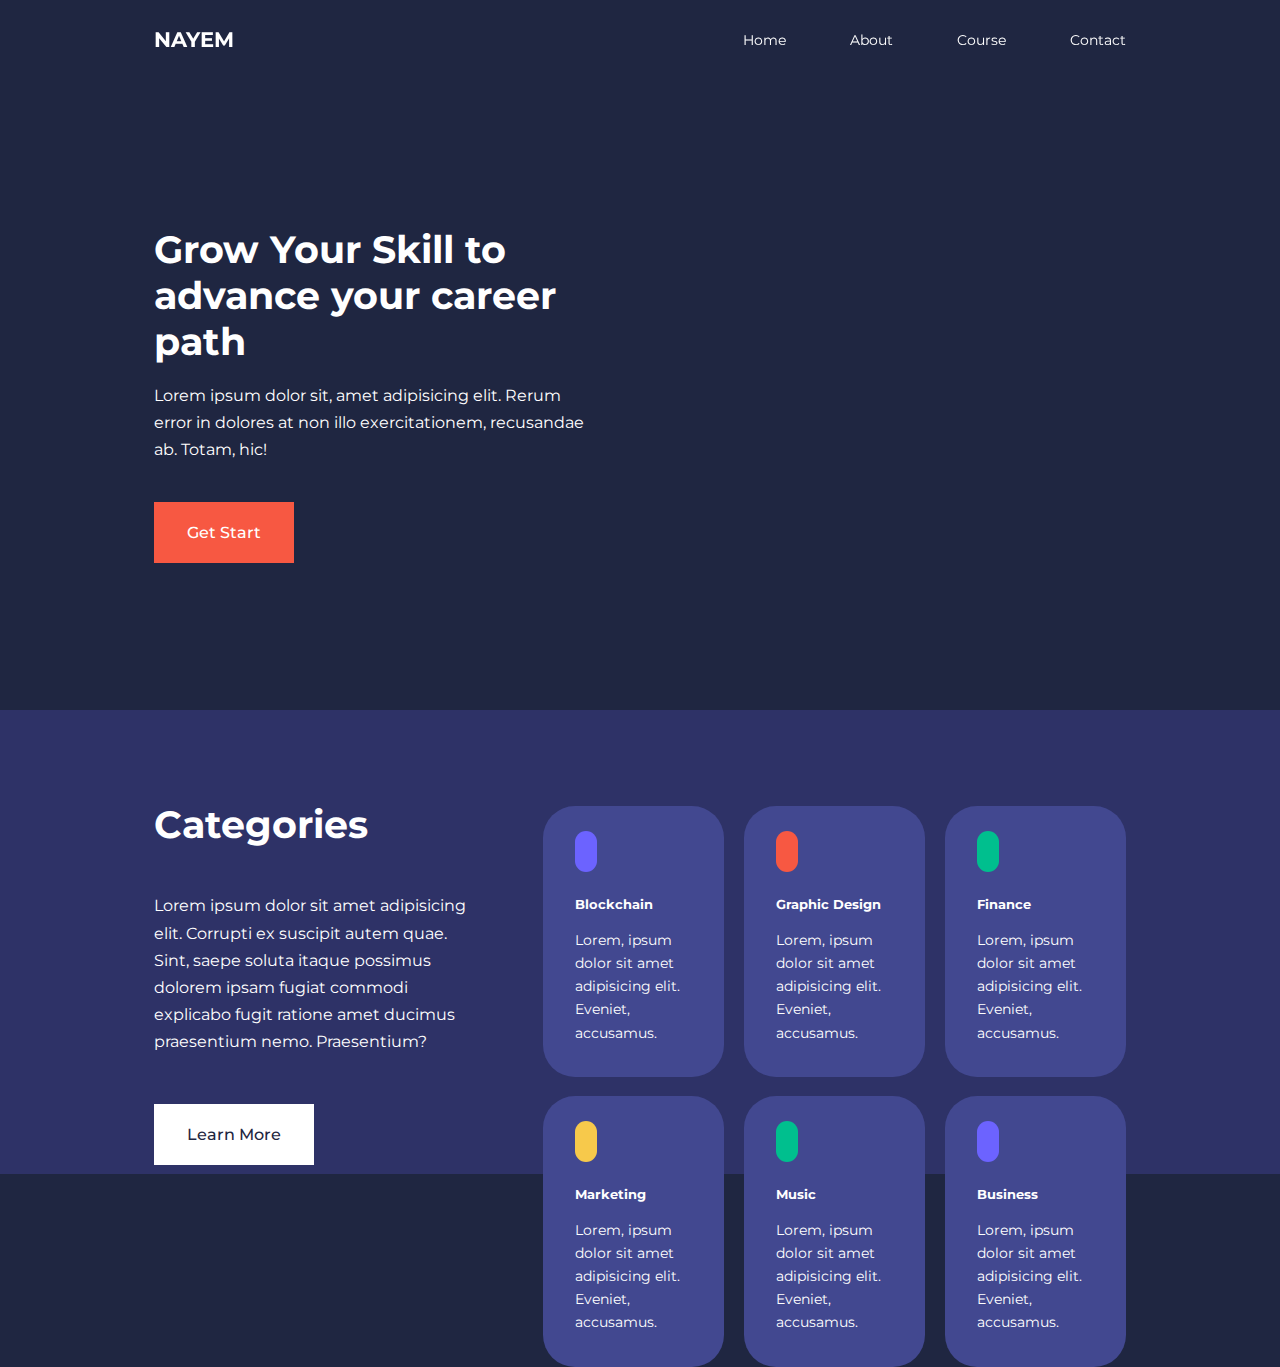
==== index.html @ 764d3aac "category and scroll effect added" ====
<!DOCTYPE html>
<html lang="en">
<head>
    <meta charset="UTF-8">
    <meta http-equiv="X-UA-Compatible" content="IE=edge">
    <meta name="viewport" content="width=device-width, initial-scale=1.0">
    <title>Education Website</title>
    <link rel="stylesheet" href="style.css">
    <!-- icon scout -->
    <link rel="stylesheet" href="https://unicons.iconscout.com/release/v4.0.0/css/line.css">

    <!-- Font -->

    <link rel="preconnect" href="https://fonts.googleapis.com">
<link rel="preconnect" href="https://fonts.gstatic.com" crossorigin>
<link href="https://fonts.googleapis.com/css2?family=Montserrat:ital,wght@0,300;0,400;0,500;0,600;0,700;0,800;0,900;1,200;1,300;1,400;1,500;1,600;1,700;1,800;1,900&display=swap" rel="stylesheet">

<!-- Font -->
</head>
<body>
    <nav>
        <div class="container nav_container">
            <a href="./index.html"><h4>NAYEM</h4></a>
            <ul class="nav_menu">
                    <li>
                        <a href="./index.html">Home</a>
                    </li>
                    <li>
                        <a href="./about.html">About</a>
                    </li>
                    <li>
                        <a href="./course.html">Course</a>
                    </li>
                    <li>
                        <a href="./contact.html">Contact</a>
                    </li>
            </ul>
            <button id="open_menu_btn"><i class="uil uil-bars"></i></button>
            <button id="close_menu_btn"><i class="uil uil-times"></i></button>
        </div>
    </nav>



    <header>
        <div class="container header-container">
            <div class="header-left">
                <h1>Grow Your Skill to advance your career path</h1>
                <p>Lorem ipsum dolor sit, amet  adipisicing elit. Rerum error in dolores at non illo exercitationem, recusandae ab. Totam, hic!</p>
                <a href="course.html" class="btn btn-primary">Get Start</a>
            </div>
            <div class="header-right">
                <img src="./images/header.svg" alt="">
            </div>
        </div>
    </header>




    <section class="categories">
        <div class="container categories_container">
            <div class="categories_left">
                <h1>Categories</h1>
                <p>Lorem ipsum dolor sit amet  adipisicing elit. Corrupti ex suscipit autem quae. Sint, saepe soluta itaque possimus dolorem ipsam fugiat commodi explicabo fugit ratione amet ducimus praesentium nemo. Praesentium?</p>
                <a href="#" class="btn">Learn More</a>
            </div>
            <div class="categories_right" >
                <article class="category">
                    <span class="category_icon"><i class="uil uil-bitcoin-circle"></i></span>
                    <h5>Blockchain</h5>
                    <p>Lorem, ipsum dolor sit amet  adipisicing elit. Eveniet, accusamus.</p>
                </article>

                <article class="category">
                    <span class="category_icon"><i class="uil uil-palette"></i></span>
                    <h5>Graphic Design</h5>
                    <p>Lorem, ipsum dolor sit amet  adipisicing elit. Eveniet, accusamus.</p>
                </article>

                <article class="category">
                    <span class="category_icon"><i class="uil uil-usd-circle"></i></span>
                    <h5>Finance</h5>
                    <p>Lorem, ipsum dolor sit amet  adipisicing elit. Eveniet, accusamus.</p>
                </article>


                <article class="category">
                    <span class="category_icon"><i class="uil uil-megaphone"></i></span>
                    <h5>Marketing</h5>
                    <p>Lorem, ipsum dolor sit amet  adipisicing elit. Eveniet, accusamus.</p>
                </article>

                <article class="category">
                    <span class="category_icon"><i class="uil uil-music"></i></span>
                    <h5>Music</h5>
                    <p>Lorem, ipsum dolor sit amet  adipisicing elit. Eveniet, accusamus.</p>
                </article>


                <article class="category">
                    <span class="category_icon"><i class="uil uil-puzzle-piece"></i></span>
                    <h5>Business</h5>
                    <p>Lorem, ipsum dolor sit amet  adipisicing elit. Eveniet, accusamus.</p>
                </article>
            </div>

        </div>
    </section>




    <script src="./main.js"></script>
</body>
</html>
---- style.css ----
*{
    margin: 0;
    padding: 0;
    border: 0;
    outline: 0;
    text-decoration: none;
    list-style: none;
    box-sizing: border-box;
}
:root{
    --color-primary:#6c63ff;
    --color-success:#00bf8e;
    --color-warning:#f7c94b;
    --color-danger:#f75842;
    --color-danger-varient:rgba(247,88,66,0.4);
    --color-light:rgba(255,255,255,0.7);
    --color-bg:#1f2641;
    --color-bg1:#2e3267;
    --color-bg2:#424890;

    --container-width-lg:76%;
    --container-width-md:90%;
    --container-width-sm:94%;

    --transition:all 400ms ease;
}

body{
    font-family: 'Montserrat', sans-serif;
    line-height: 1.7;
    color: white;
    background: var(--color-bg);
}
.container{
    width: var(--container-width-lg);
    margin: 0 auto;
}

section{
    padding: 6rem 0;
}
section h2{
    text-align: center;
    margin-bottom: 4rem;
}

h1,h2,h3,h4,h5{
    line-height:1.2 ;
}

h1{
    font-size: 2.4rem;
}
h2{
    font-size: 2rem;
}
h3{
    font-size: 1.6rem;
}
h4{
    font-size: 1.3rem;
}
a{
    color: #fff;
}

img{
    width: 100%;
    display: block;
    object-fit: cover;
}
.btn{
    display: inline-block;
    background: #fff;
    padding: 1rem 2rem;
    border: 1px solid transparent;
    font-weight: 500;
    color: #1f2641;
}
.btn:hover{
    background: transparent;
    color: #fff;
    border-color: #fff; 
}
.btn-primary{
    background: var(--color-danger) ;
    color: white;
}
/* =====================NAV BAR======================== */
nav{
    background: transparent;
    height: 5rem;
    width: 100vw;
    position: fixed;
    top: 0;
    z-index: 11;
}
.nav_container{
    height: 100%;
    display: flex;
    justify-content: space-between;
    align-items: center;
}
nav button{
    display: none;
}
.nav_menu{
    display: flex;
    gap: 4rem;
    align-items: center;
}
.nav_menu a{
    font-size: .9rem;
    transition: var(--transition);
}
.nav_menu a:hover{
    color: var(--color-bg2);
}
/* =====================Header======================== */
header{
    position: relative;
    top: 5rem;
    overflow: hidden;
    height: 70vh;
    margin-bottom: 5rem;
}
.header-container{
    display: grid;
    grid-template-columns: 1fr 1fr;
    align-items: center;
    gap: 5rem;
    height: 100%;
}
.header-left p{
    margin: 1rem 0 2.4rem;
}

.window-scroll{
    background: var(--color-primary);
    box-shadow: 0 1rem 2rem rgba(0, 0, 0, 0.2);
}
.categories
{
    background: var(--color-bg1);
    height: 29rem;
}
.categories h1{
    line-height: 1;
    margin-bottom: 3rem;
}
.categories_container
{
    display: grid;
    grid-template-columns: 40% 60%;
    /* gap: 4rem; */
}
.categories_left{
     margin-right: 4rem;
}
.categories_left p{
    margin: 1rem 0 3rem;
}
.categories_right{
    display: grid;
    grid-template-columns: repeat(3,1fr);
    gap: 1.2rem;
}
.category{
    background: var(--color-bg2);
    padding: 2rem;
    border-radius: 2rem;
    transition: var(--transition);
}

.category:hover{
 box-shadow: 0 3rem 3rem rgba(0, 0, 0, 0.3);
 z-index: 1;
}
.category:nth-child(2) .category_icon{
    background: var(--color-danger);
}
.category:nth-child(3) .category_icon{
    background: var(--color-success);
}
.category:nth-child(4) .category_icon{
    background: var(--color-warning);
}
.category:nth-child(5) .category_icon{
    background: var(--color-success);
}


.category_icon
{
    background: var(--color-primary);
    padding: 0.7rem;
    border-radius: .9rem;
}

.category h5{
    margin: 2rem 0 1rem;
}

.category p{
    font-size: .85rem;
}
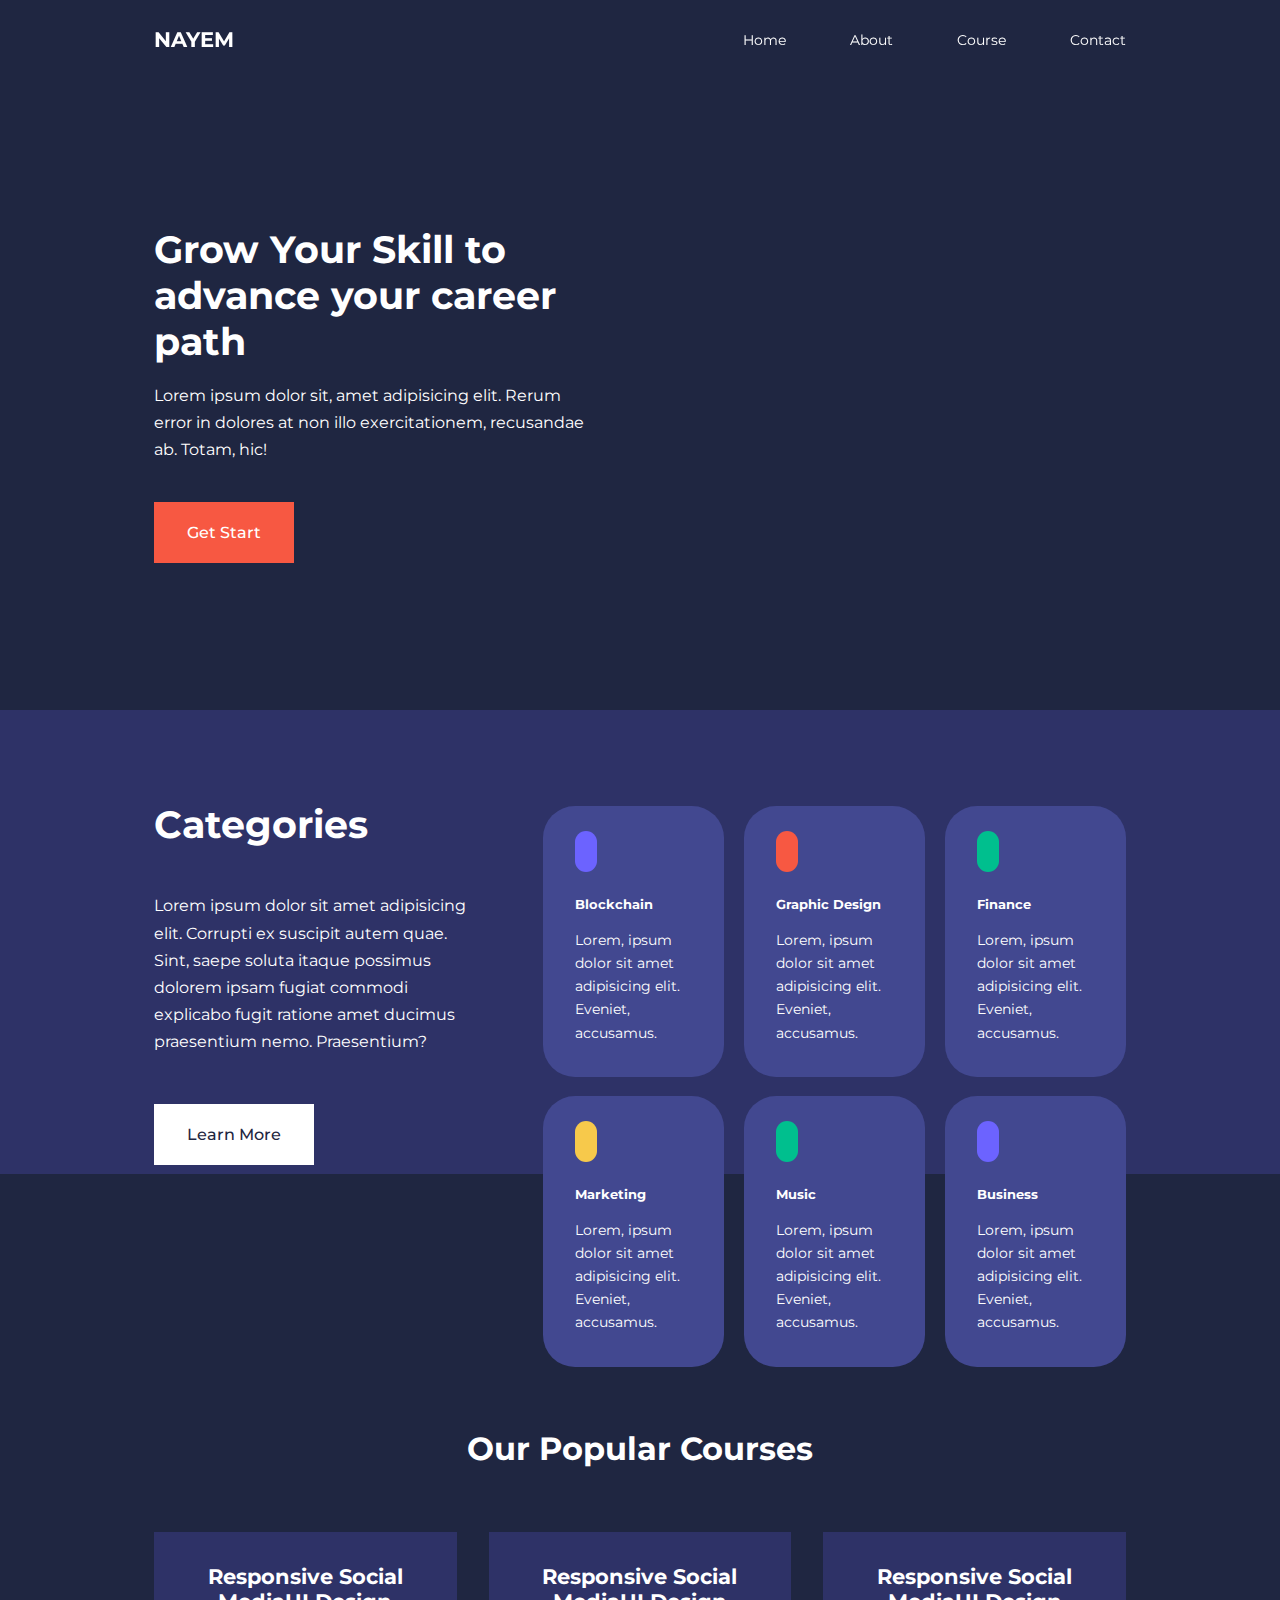
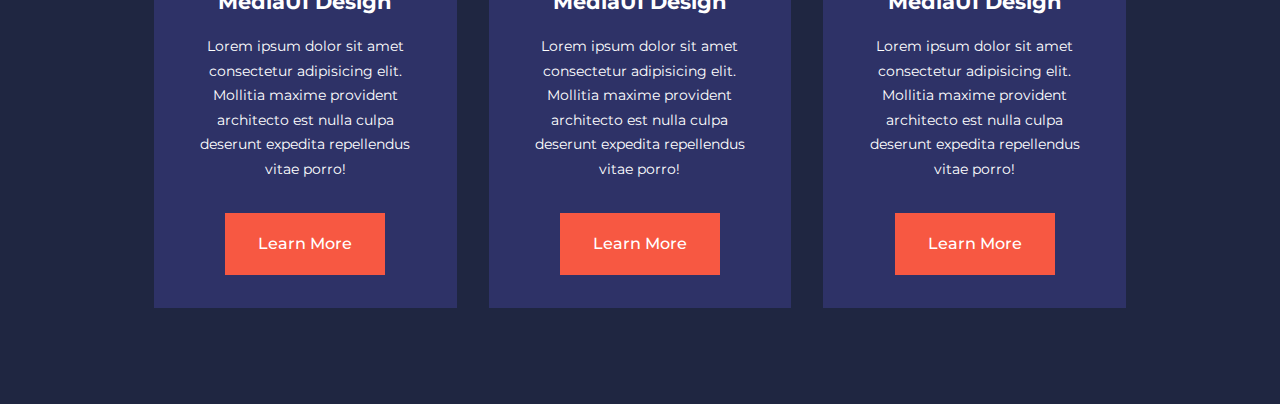
==== commit 9b8caa55: "courses section added" ====
--- a/index.html
+++ b/index.html
@@ -54,7 +54,7 @@
             </div>
         </div>
     </header>
-
+<!--End of Headers-->
 
 
 
@@ -107,10 +107,60 @@
 
         </div>
     </section>
+<!--End of Headers-->
+
+<section class="courses">
+    <h2>Our Popular Courses</h2>
+    <div class="container courses-container">
+        <article class="course">
+                        <div class="course-image">
+                            <img src="./images/course1.jpg" alt="">
+                        </div>
+
+                        <div class="course-info">
+                            <h4>Responsive Social MediaUI Design</h4>
+                            <p>Lorem ipsum dolor sit amet consectetur adipisicing elit. Mollitia maxime provident architecto est nulla culpa deserunt expedita repellendus vitae porro!
+                
+                            </p>
+                            <a href="course.html" class="btn btn-primary">Learn More</a>
+                        </div>
+            
+        </article>
+
+
+
+        <article class="course">
+                <div class="course-image">
+                    <img src="./images/course2.jpg" alt="">
+                </div>
+                <div class="course-info">
+                    <h4>Responsive Social MediaUI Design</h4>
+                    <p>Lorem ipsum dolor sit amet consectetur adipisicing elit. Mollitia maxime provident architecto est nulla culpa deserunt expedita repellendus vitae porro!
+        
+                    </p>
+                    <a href="course.html" class="btn btn-primary">Learn More</a>
+                </div>
+        </article>
 
 
 
 
+
+        <article class="course">
+                        <div class="course-image">
+                            <img src="./images/course3.jpg" alt="">
+                        </div>
+                        <div class="course-info">
+                            <h4>Responsive Social MediaUI Design</h4>
+                            <p>Lorem ipsum dolor sit amet consectetur adipisicing elit. Mollitia maxime provident architecto est nulla culpa deserunt expedita repellendus vitae porro!
+                
+                            </p>
+                            <a href="course.html" class="btn btn-primary">Learn More</a>
+                        </div>
+        </article>
+    </div>
+</section>
+
     <script src="./main.js"></script>
 </body>
 </html>--- a/style.css
+++ b/style.css
@@ -134,7 +134,7 @@
 .header-left p{
     margin: 1rem 0 2.4rem;
 }
-
+/* =====================categories======================== */
 .window-scroll{
     background: var(--color-primary);
     box-shadow: 0 1rem 2rem rgba(0, 0, 0, 0.2);
@@ -203,4 +203,32 @@
 
 .category p{
     font-size: .85rem;
+}
+
+/* =====================courses======================== */
+
+.courses{
+    margin-top: 10rem;
+}
+.courses-container{
+    display: grid;
+    grid-template-columns: repeat(3,1fr);
+    gap: 2rem;
+}
+.course{
+    background: var(--color-bg1);
+    text-align: center;
+    border: 1px solid transparent;
+    transition: var(--transition);
+}
+.course:hover{
+    background: transparent;
+    border-color: var(--color-primary);}
+.course-info{
+    padding: 2rem;
+}
+
+.course-info p{
+    margin: 1.2rem 0 2rem;
+    font-size: 0.9rem;
 }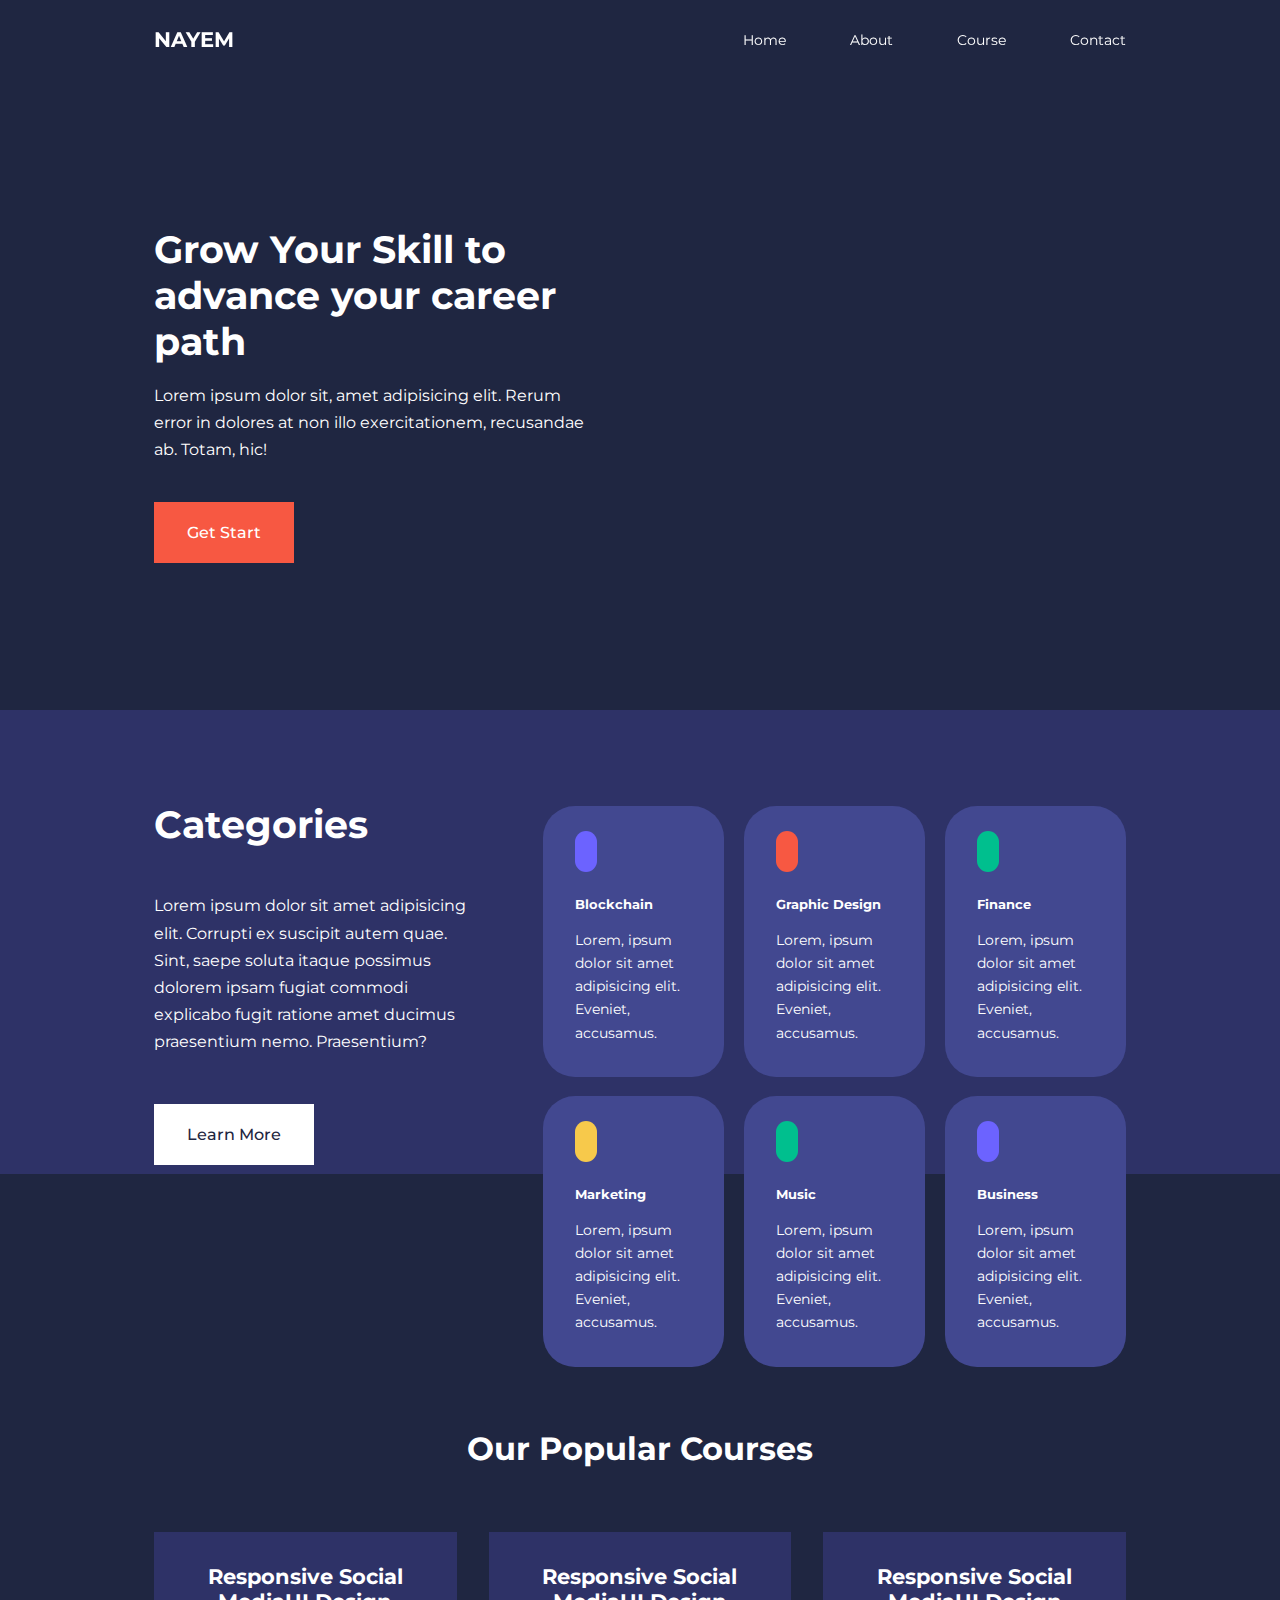
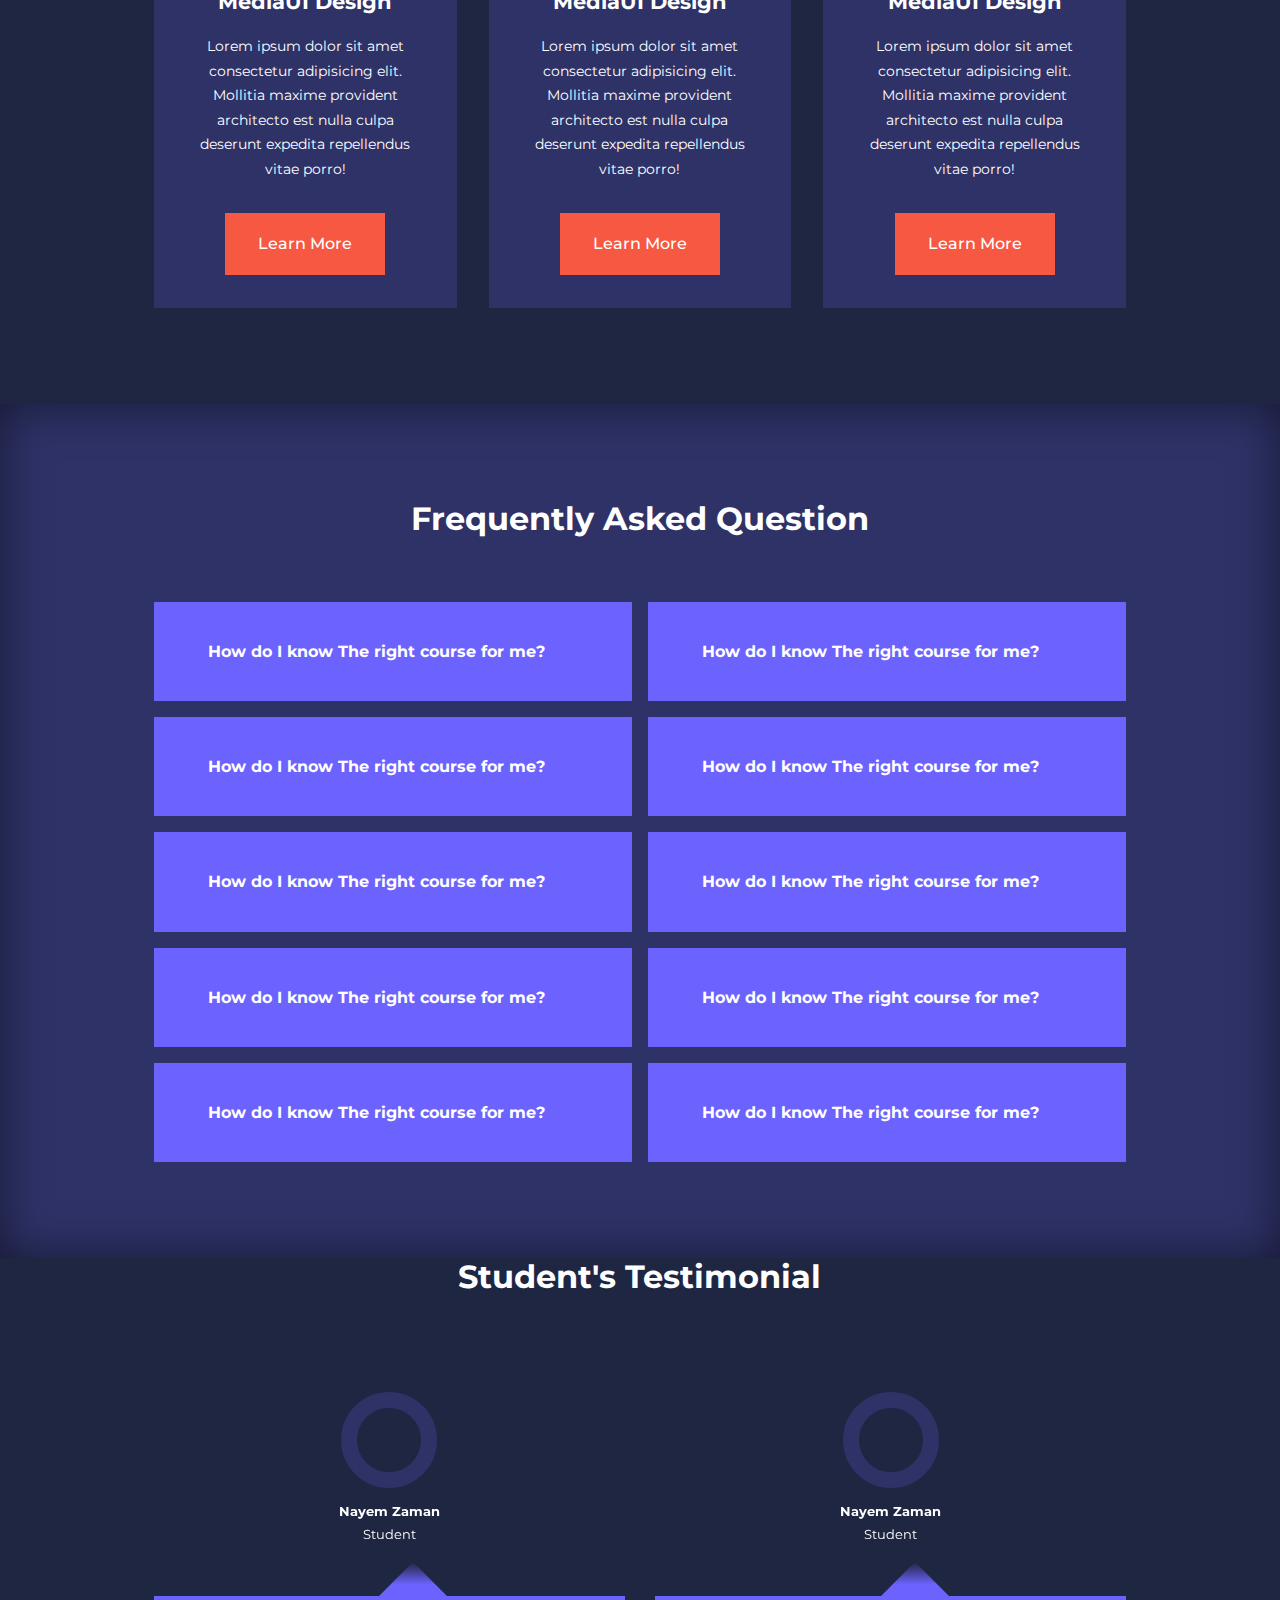
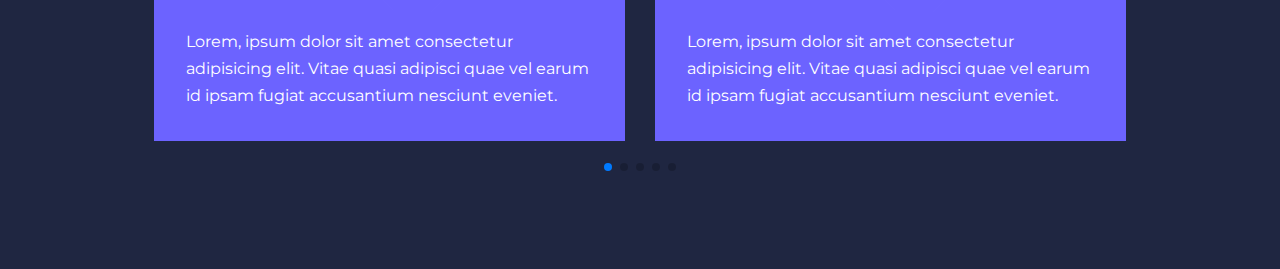
==== commit a7b4a757: "testimonial added" ====
--- a/index.html
+++ b/index.html
@@ -16,6 +16,8 @@
 <link href="https://fonts.googleapis.com/css2?family=Montserrat:ital,wght@0,300;0,400;0,500;0,600;0,700;0,800;0,900;1,200;1,300;1,400;1,500;1,600;1,700;1,800;1,900&display=swap" rel="stylesheet">
 
 <!-- Font -->
+
+<link rel="stylesheet" href="https://unpkg.com/swiper@8/swiper-bundle.min.css"/>
 </head>
 <body>
     <nav>
@@ -160,7 +162,281 @@
         </article>
     </div>
 </section>
+<!--End of Courses-->
+
+
+<section class="faqs">
+    <h2>Frequently Asked Question</h2>
+<div class="container faq-container">
+    <article class="faq">
+        <div class="faq-icon"><i class="uil uil-plus"></i></div>
+        <div class="question_answer">
+           <h4>How do I know The right course for me?</h4>
+           <p>Lorem ipsum dolor sit amet consectetur adipisicing elit. Minima cumque eligendi, maxime dignissimos assumenda totam. Debitis quo ab maxime neque non? Quisquam in tempore reiciendis perferendis pariatur dicta delectus obcaecati.</p>
+       </div>
+    </article>
+
+
+
+
+    <article class="faq">
+        <div class="faq-icon"><i class="uil uil-plus"></i></div>
+        <div class="question_answer">
+           <h4>How do I know The right course for me?</h4>
+           <p>Lorem ipsum dolor sit amet consectetur adipisicing elit. Minima cumque eligendi, maxime dignissimos assumenda totam. Debitis quo ab maxime neque non? Quisquam in tempore reiciendis perferendis pariatur dicta delectus obcaecati.</p>
+       </div>
+    </article>
+
+
+    <article class="faq">
+        <div class="faq-icon"><i class="uil uil-plus"></i></div>
+        <div class="question_answer">
+           <h4>How do I know The right course for me?</h4>
+           <p>Lorem ipsum dolor sit amet consectetur adipisicing elit. Minima cumque eligendi, maxime dignissimos assumenda totam. Debitis quo ab maxime neque non? Quisquam in tempore reiciendis perferendis pariatur dicta delectus obcaecati.</p>
+       </div>
+    </article>
+
+
+
+    <article class="faq">
+        <div class="faq-icon"><i class="uil uil-plus"></i></div>
+        <div class="question_answer">
+           <h4>How do I know The right course for me?</h4>
+           <p>Lorem ipsum dolor sit amet consectetur adipisicing elit. Minima cumque eligendi, maxime dignissimos assumenda totam. Debitis quo ab maxime neque non? Quisquam in tempore reiciendis perferendis pariatur dicta delectus obcaecati.</p>
+       </div>
+    </article>
+
+
+    <article class="faq">
+        <div class="faq-icon"><i class="uil uil-plus"></i></div>
+        <div class="question_answer">
+           <h4>How do I know The right course for me?</h4>
+           <p>Lorem ipsum dolor sit amet consectetur adipisicing elit. Minima cumque eligendi, maxime dignissimos assumenda totam. Debitis quo ab maxime neque non? Quisquam in tempore reiciendis perferendis pariatur dicta delectus obcaecati.</p>
+       </div>
+    </article>
+
+
+
+    <article class="faq">
+        <div class="faq-icon"><i class="uil uil-plus"></i></div>
+        <div class="question_answer">
+           <h4>How do I know The right course for me?</h4>
+           <p>Lorem ipsum dolor sit amet consectetur adipisicing elit. Minima cumque eligendi, maxime dignissimos assumenda totam. Debitis quo ab maxime neque non? Quisquam in tempore reiciendis perferendis pariatur dicta delectus obcaecati.</p>
+       </div>
+    </article>
+
+
+    <article class="faq">
+        <div class="faq-icon"><i class="uil uil-plus"></i></div>
+        <div class="question_answer">
+           <h4>How do I know The right course for me?</h4>
+           <p>Lorem ipsum dolor sit amet consectetur adipisicing elit. Minima cumque eligendi, maxime dignissimos assumenda totam. Debitis quo ab maxime neque non? Quisquam in tempore reiciendis perferendis pariatur dicta delectus obcaecati.</p>
+       </div>
+    </article>
+
+
+
+    <article class="faq">
+        <div class="faq-icon"><i class="uil uil-plus"></i></div>
+        <div class="question_answer">
+           <h4>How do I know The right course for me?</h4>
+           <p>Lorem ipsum dolor sit amet consectetur adipisicing elit. Minima cumque eligendi, maxime dignissimos assumenda totam. Debitis quo ab maxime neque non? Quisquam in tempore reiciendis perferendis pariatur dicta delectus obcaecati.</p>
+       </div>
+    </article>
+
+
+    <article class="faq">
+        <div class="faq-icon"><i class="uil uil-plus"></i></div>
+        <div class="question_answer">
+           <h4>How do I know The right course for me?</h4>
+           <p>Lorem ipsum dolor sit amet consectetur adipisicing elit. Minima cumque eligendi, maxime dignissimos assumenda totam. Debitis quo ab maxime neque non? Quisquam in tempore reiciendis perferendis pariatur dicta delectus obcaecati.</p>
+       </div>
+    </article>
+
+
+    <article class="faq">
+        <div class="faq-icon"><i class="uil uil-plus"></i></div>
+        <div class="question_answer">
+           <h4>How do I know The right course for me?</h4>
+           <p>Lorem ipsum dolor sit amet consectetur adipisicing elit. Minima cumque eligendi, maxime dignissimos assumenda totam. Debitis quo ab maxime neque non? Quisquam in tempore reiciendis perferendis pariatur dicta delectus obcaecati.</p>
+       </div>
+    </article>
+</div>
+</section>
+
+<!--End of Faqs-->
+
+
+
+
+
+
+
+<section class="container testimonial_container swiper mySwiper">
+    <h2>Student's Testimonial</h2>
+    <div class="swiper-wrapper">
+         <article class="testimonial swiper-slide">
+             <div class="avatar">
+                 <img src="./images/avatar1.jpg" alt="">
+             </div>
+             <div class="test_info">
+                 <h5>Nayem Zaman</h5>
+                 <small>Student</small>
+             </div>
+             <div class="test_body">Lorem, ipsum dolor sit amet consectetur adipisicing elit. Vitae quasi adipisci quae vel earum id ipsam fugiat accusantium nesciunt eveniet.</div>
+         </article>
+
+
+         <article class="testimonial swiper-slide">
+            <div class="avatar">
+                <img src="./images/avatar1.jpg" alt="">
+            </div>
+            <div class="test_info">
+                <h5>Nayem Zaman</h5>
+                <small>Student</small>
+            </div>
+            <div class="test_body">Lorem, ipsum dolor sit amet consectetur adipisicing elit. Vitae quasi adipisci quae vel earum id ipsam fugiat accusantium nesciunt eveniet.</div>
+        </article>
+
+
+
+        <article class="testimonial swiper-slide">
+            <div class="avatar">
+                <img src="./images/avatar1.jpg" alt="">
+            </div>
+            <div class="test_info">
+                <h5>Nayem Zaman</h5>
+                <small>Student</small>
+            </div>
+            <div class="test_body">Lorem, ipsum dolor sit amet consectetur adipisicing elit. Vitae quasi adipisci quae vel earum id ipsam fugiat accusantium nesciunt eveniet.</div>
+        </article>
+
+
+
+        <article class="testimonial swiper-slide">
+            <div class="avatar">
+                <img src="./images/avatar1.jpg" alt="">
+            </div>
+            <div class="test_info">
+                <h5>Nayem Zaman</h5>
+                <small>Student</small>
+            </div>
+            <div class="test_body">Lorem, ipsum dolor sit amet consectetur adipisicing elit. Vitae quasi adipisci quae vel earum id ipsam fugiat accusantium nesciunt eveniet.</div>
+        </article>
+
+
+        <article class="testimonial swiper-slide">
+            <div class="avatar">
+                <img src="./images/avatar1.jpg" alt="">
+            </div>
+            <div class="test_info">
+                <h5>Nayem Zaman</h5>
+                <small>Student</small>
+            </div>
+            <div class="test_body">Lorem, ipsum dolor sit amet consectetur adipisicing elit. Vitae quasi adipisci quae vel earum id ipsam fugiat accusantium nesciunt eveniet.</div>
+        </article>
+
+        <article class="testimonial swiper-slide">
+            <div class="avatar">
+                <img src="./images/avatar1.jpg" alt="">
+            </div>
+            <div class="test_info">
+                <h5>Nayem Zaman</h5>
+                <small>Student</small>
+            </div>
+            <div class="test_body">Lorem, ipsum dolor sit amet consectetur adipisicing elit. Vitae quasi adipisci quae vel earum id ipsam fugiat accusantium nesciunt eveniet.</div>
+        </article>
+        
+
+        <article class="testimonial swiper-slide">
+            <div class="avatar">
+                <img src="./images/avatar1.jpg" alt="">
+            </div>
+            <div class="test_info">
+                <h5>Nayem Zaman</h5>
+                <small>Student</small>
+            </div>
+            <div class="test_body">Lorem, ipsum dolor sit amet consectetur adipisicing elit. Vitae quasi adipisci quae vel earum id ipsam fugiat accusantium nesciunt eveniet.</div>
+        </article>
+
+
+        <article class="testimonial swiper-slide">
+            <div class="avatar">
+                <img src="./images/avatar1.jpg" alt="">
+            </div>
+            <div class="test_info">
+                <h5>Nayem Zaman</h5>
+                <small>Student</small>
+            </div>
+            <div class="test_body">Lorem, ipsum dolor sit amet consectetur adipisicing elit. Vitae quasi adipisci quae vel earum id ipsam fugiat accusantium nesciunt eveniet.</div>
+        </article>
+
+
+        <article class="testimonial swiper-slide">
+            <div class="avatar">
+                <img src="./images/avatar1.jpg" alt="">
+            </div>
+            <div class="test_info">
+                <h5>Nayem Zaman</h5>
+                <small>Student</small>
+            </div>
+            <div class="test_body">Lorem, ipsum dolor sit amet consectetur adipisicing elit. Vitae quasi adipisci quae vel earum id ipsam fugiat accusantium nesciunt eveniet.</div>
+        </article>
+
+        <article class="testimonial swiper-slide">
+            <div class="avatar">
+                <img src="./images/avatar1.jpg" alt="">
+            </div>
+            <div class="test_info">
+                <h5>Nayem Zaman</h5>
+                <small>Student</small>
+            </div>
+            <div class="test_body">Lorem, ipsum dolor sit amet consectetur adipisicing elit. Vitae quasi adipisci quae vel earum id ipsam fugiat accusantium nesciunt eveniet.</div>
+        </article>
+    </div>
+
+    <div class="swiper-pagination"></div>
+    
+</section>
+
+
+
 
     <script src="./main.js"></script>
+    <script src="https://unpkg.com/swiper@8/swiper-bundle.min.js"></script>
+
+
+
+
+
+
+
+
+
+
+
+
+    <script>
+        var swiper = new Swiper(".mySwiper", {
+          slidesPerView: 1,
+          spaceBetween: 30,
+          slidesPerGroup: 2,
+          loop: true,
+          loopFillGroupWithBlank: true,
+          pagination: {
+            el: ".swiper-pagination",
+            clickable: true,
+          },//when window is >=600
+          breakpoints:{
+              600:{
+                slidesPerView: 2,
+              }
+          },
+          navigation: {
+            nextEl: ".swiper-button-next",
+            prevEl: ".swiper-button-prev",
+          },
+        });
+      </script>
 </body>
 </html>--- a/style.css
+++ b/style.css
@@ -231,4 +231,85 @@
 .course-info p{
     margin: 1.2rem 0 2rem;
     font-size: 0.9rem;
+}
+
+/* =====================FAQ======================== */
+
+.faqs{
+    background: var(--color-bg1);
+    box-shadow: inset 0 0 3rem rgba(0,0,0,.5) ;
+}
+.faq-container{
+    display: grid;
+    grid-template-columns: 1fr 1fr;
+    gap: 1rem;
+}
+.faq{
+    padding: 2rem;
+    display: flex;
+    align-items: center;
+    gap: 1.4rem;
+    height: fit-content;
+    background: var(--color-primary);
+    cursor: pointer;
+}
+.faq h4{
+    font-size: 1rem;
+    line-height: 2.2rem;
+}
+.faq-icon{
+ align-self: flex-start;
+ font-size: 1.2rem;
+}
+.faq p{
+    margin-top: 0.8rem;
+    display: none;
+}
+.faq.open p{
+    display: block;
+}
+
+/* =====================Testimonial======================== */
+
+.testimonial_container{
+    overflow-x: hidden;
+    position: relative;
+    margin-bottom: 5rem;
+}
+
+.testimonial{
+    padding-top: 2rem;
+}
+.avatar{
+    width: 6rem;
+    height: 6rem;
+     border-radius: 50%;
+     overflow: hidden;
+     margin: 0 auto 1rem;
+     border: 1rem solid var(--color-bg1);
+}
+
+.test_info{
+    text-align: center;
+}
+
+.test_body{
+    background: var(--color-primary);
+    padding: 2rem;
+    margin-top: 3rem;
+    margin-bottom: 3rem;
+    position: relative;
+}
+
+.test_body::before{
+    content: "";
+    display: block;
+    background: linear-gradient(135deg,transparent,var(--color-primary), var(--color-primary),var(--color-primary));
+    width: 3rem;
+    height: 3rem;
+    position: absolute;
+    left: 50%;
+    top: -1.5rem;
+    transform: rotate(45deg);
+
 }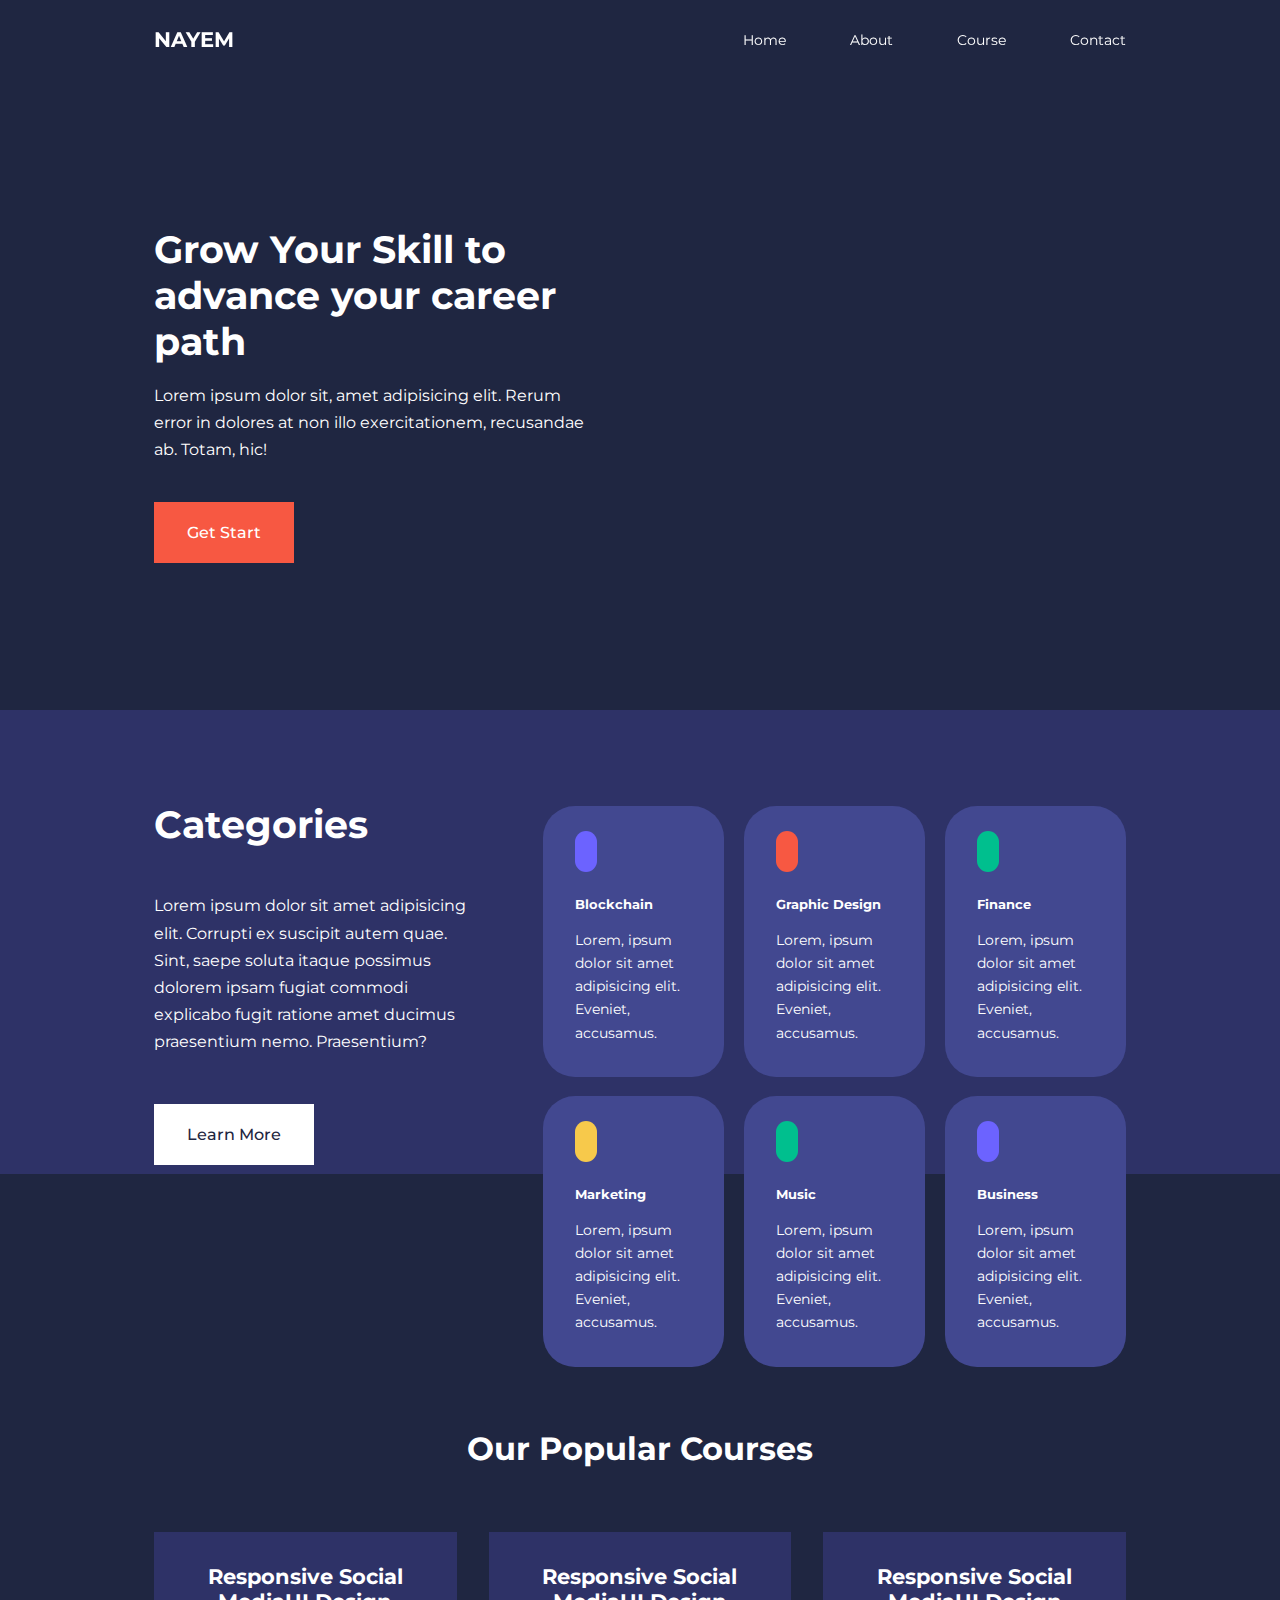
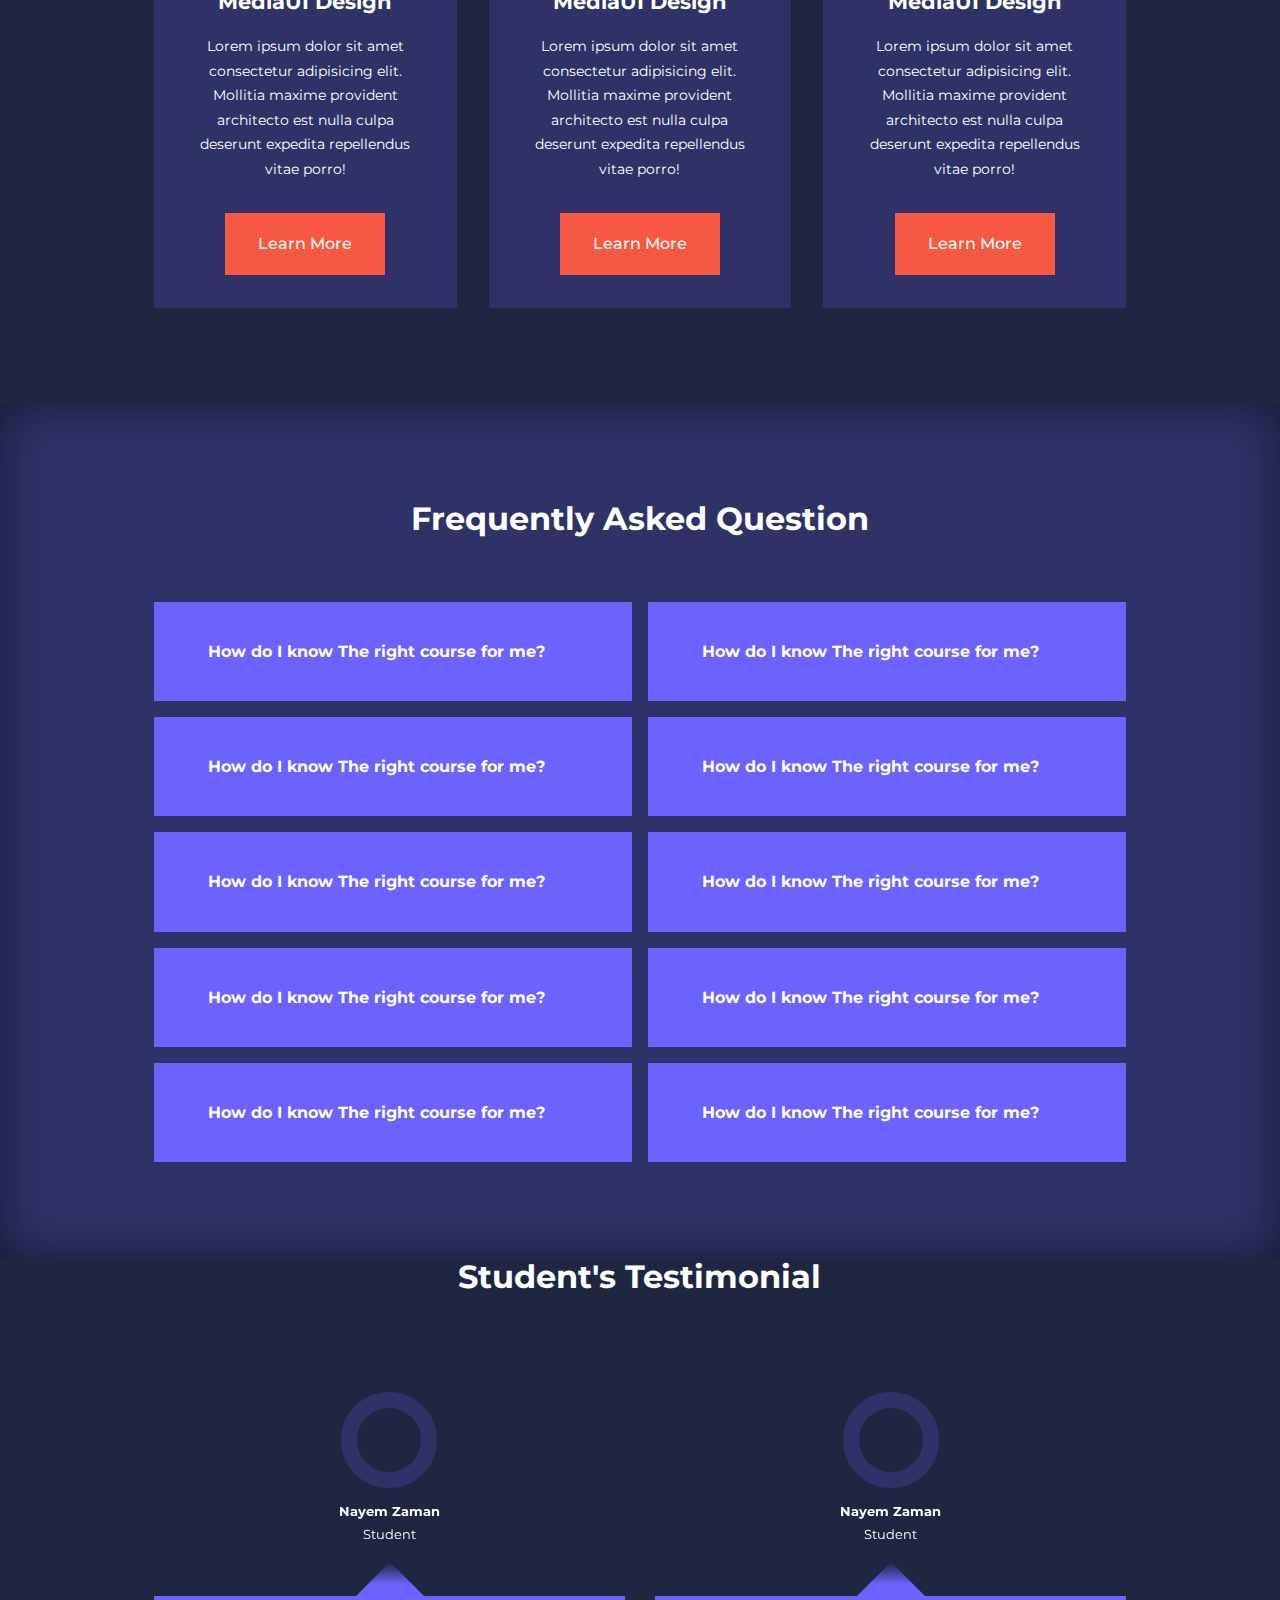
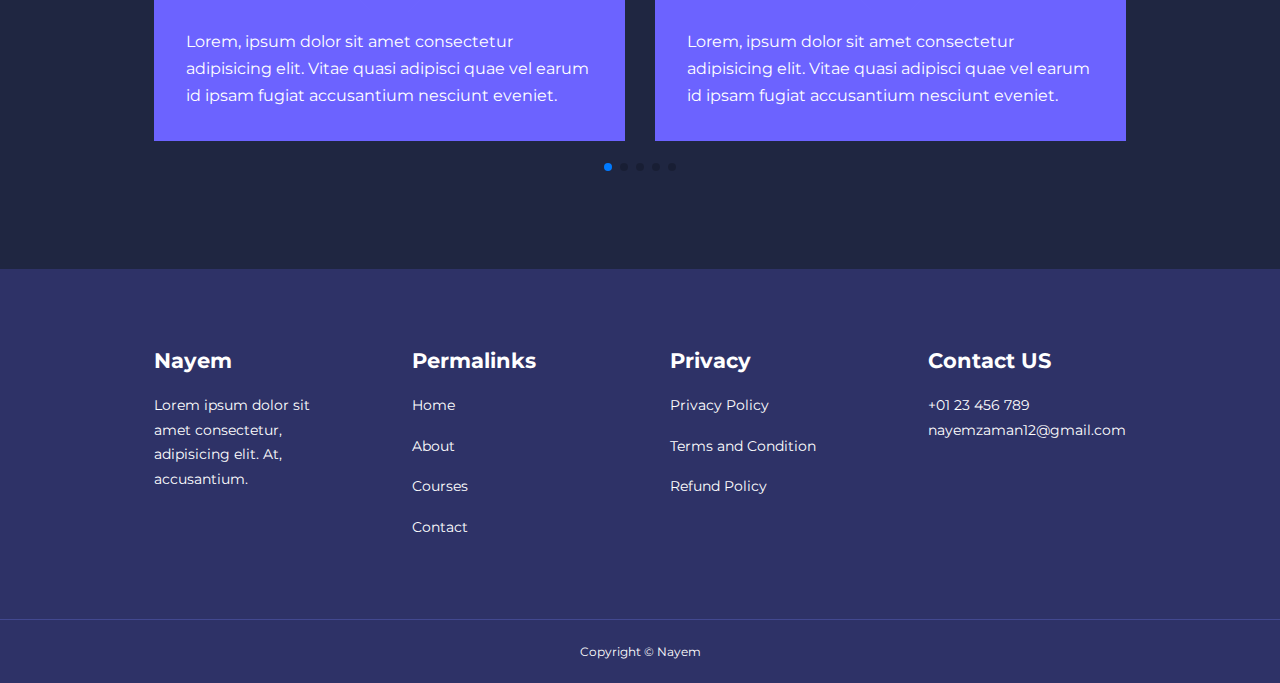
==== commit 7ae7d075: "home page responsive done" ====
--- a/index.html
+++ b/index.html
@@ -398,6 +398,59 @@
     <div class="swiper-pagination"></div>
     
 </section>
+
+<!--End of Testimonial-->
+<footer class="footer">
+    <div class="container footer-container">
+        <div class="footer_one">
+            <a href="index.html"><h4>Nayem</h4></a>
+            <p>Lorem ipsum dolor sit amet consectetur, adipisicing elit. At, accusantium.</p>
+        </div>
+
+        <div class="footer_two">
+            <h4>Permalinks</h4>
+            <ul class="parmalinks">
+                <li><a href="#">Home</a></li>
+                <li><a href="#">About</a></li>
+                <li><a href="#">Courses</a></li>
+                <li><a href="#">Contact</a></li>
+            </ul>
+        </div>
+
+        <div class="footer_three">
+            <h4>Privacy</h4>
+            <ul class="privacy">
+                <li><a href="#">Privacy Policy</a></li>
+                <li><a href="#">Terms and Condition</a></li>
+                <li><a href="#">Refund Policy</a></li>
+            </ul>
+        </div>
+        <div class="footer_four">
+            <h4>Contact US</h4>
+            <div>
+                <p>+01 23 456 789</p>
+                <p>nayemzaman12@gmail.com</p>
+            </div>
+            <ul class="footer_social">
+                <li><a href=""><i class="uil uil-facebook-f"></i></a></li>
+                <li><a href=""><i class="uil uil-instagram-alt"></i></a></li>
+                <li><a href=""><i class="uil uil-twitter"></i></a></li>
+                <li><a href=""><i class="uil uil-linkedin-alt"></i></a></li>
+            </ul>
+        </div>
+       
+    </div>
+    <div class="copyright">
+        <small>Copyright &copy; Nayem</small>
+    </div>
+</footer>
+
+
+
+
+
+
+
 
 
 
--- a/style.css
+++ b/style.css
@@ -308,8 +308,202 @@
     width: 3rem;
     height: 3rem;
     position: absolute;
-    left: 50%;
+    left: 45%;
     top: -1.5rem;
     transform: rotate(45deg);
 
-}+}
+
+/* =====================Footer======================== */
+
+
+footer{
+    background: var(--color-bg1);
+    padding-top: 5rem;
+    font-size: .9rem;
+}
+.footer-container{
+    display: grid;
+    grid-template-columns: repeat(4,1fr);
+    gap: 5rem;
+}
+
+.footer-container>div h4{
+    margin-bottom: 1.2rem;
+}
+
+.copyright{
+    text-align: center;
+    margin-top: 4rem;
+    padding: 1.2rem 0;
+    border-top: 1px solid var(--color-bg2);
+}
+
+.footer-container ul li{
+    margin-bottom: 1rem;
+}
+
+.footer-container ul li:hover{
+    text-decoration: underline;
+
+}
+.footer_social{
+    display: flex;
+    gap: 1.2rem;
+    margin-top: 1.2rem;
+}
+
+/*====================== Media Quary for tablet==================== */
+@media screen and (max-width:1024px) {
+
+    .container{
+        width: var(--container-width-md);
+    }
+    h1{
+        font-size: 2.2rem;
+    }
+    h2{
+        font-size: 1.7rem;
+    }
+    h3{
+        font-size: 1.4rem;
+    }
+    h4{
+        font-size: 1.2rem;
+    }
+     nav button{
+         display: inline-block;
+         background: transparent;
+         font-size: 1.8rem;
+         color: white;
+         cursor: pointer;
+     }
+
+     nav button#close_menu_btn{
+         display: none;
+     }
+     .nav_menu{
+         position: fixed;
+         top: 5rem;
+         right: 2%;
+         height: fit-content;
+         width: 20rem;
+         flex-direction: column;
+         gap: 0;
+         display: none;
+     }
+     .nav_menu li{
+         width: 100%;
+         height: 5.8rem;
+         animation: navAnm 1s forwards;
+         
+     }
+@keyframes navAnm {
+    0%{
+     transform: translateX(100%);
+    }
+    100%{
+        transform: translateX(5%);
+    }
+}
+     .nav_menu li a{
+         background: var(--color-primary);
+         box-shadow: -4rem 6rem 10rem rgba(0,0,0,0.6);
+         width: 100%;
+         height: 100%;
+         display: grid;
+         place-items: center;
+     }
+
+     .nav_menu li a:hover{
+        background: var(--color-bg2);
+        color: white;
+     }
+
+
+     header{
+        
+    
+        height: 80vh;
+        margin-bottom: 4rem;
+    }
+
+    .header-container{
+        gap: 0;
+        padding-bottom: 3rem;
+    }
+
+    .categories{
+        height: auto;
+    }
+    .categories_container{
+        grid-template-columns: 1fr;
+        gap: 3rem;
+    }
+    .categories_left{
+        margin-right: 0;
+    }
+.courses{
+    margin-top: 0;
+}
+.courses-container{
+    grid-template-columns: 1fr 1fr;
+}
+.faq-container{
+    grid-template-columns: 1fr;
+}
+.faq{
+    padding: 1rem;
+}
+
+.footer-container{
+    grid-template-columns: 1fr 1fr;
+}
+}
+/*mobile view*/
+@media screen and (max-width: 600px) {
+   .container{
+       width: var(--container-width-sm);
+   } 
+   
+   header{
+       height: 100vh;
+   }
+   .header-container{
+       grid-template-columns: 1fr;
+       text-align: center;
+       margin-top: 0;
+   }
+   .header-left p{
+       margin-bottom: 1.3rem;
+   }
+
+   .categories_right{
+       grid-template-columns: 1fr 1fr;
+   }
+   .category{
+       padding: 1rem;
+       border-radius: 1rem;
+   }
+   .category_icon{
+       margin-top: 4px;
+       display: inline-block;
+   }
+
+   .courses-container{
+       grid-template-columns: 1fr;
+   }
+
+   .footer-container{
+       grid-template-columns: 1fr;
+       text-align: center;
+   }
+   .footer_one{
+       margin: 1rem auto;
+
+   }
+   .footer_social{
+       justify-content: center;
+   }
+}
+
